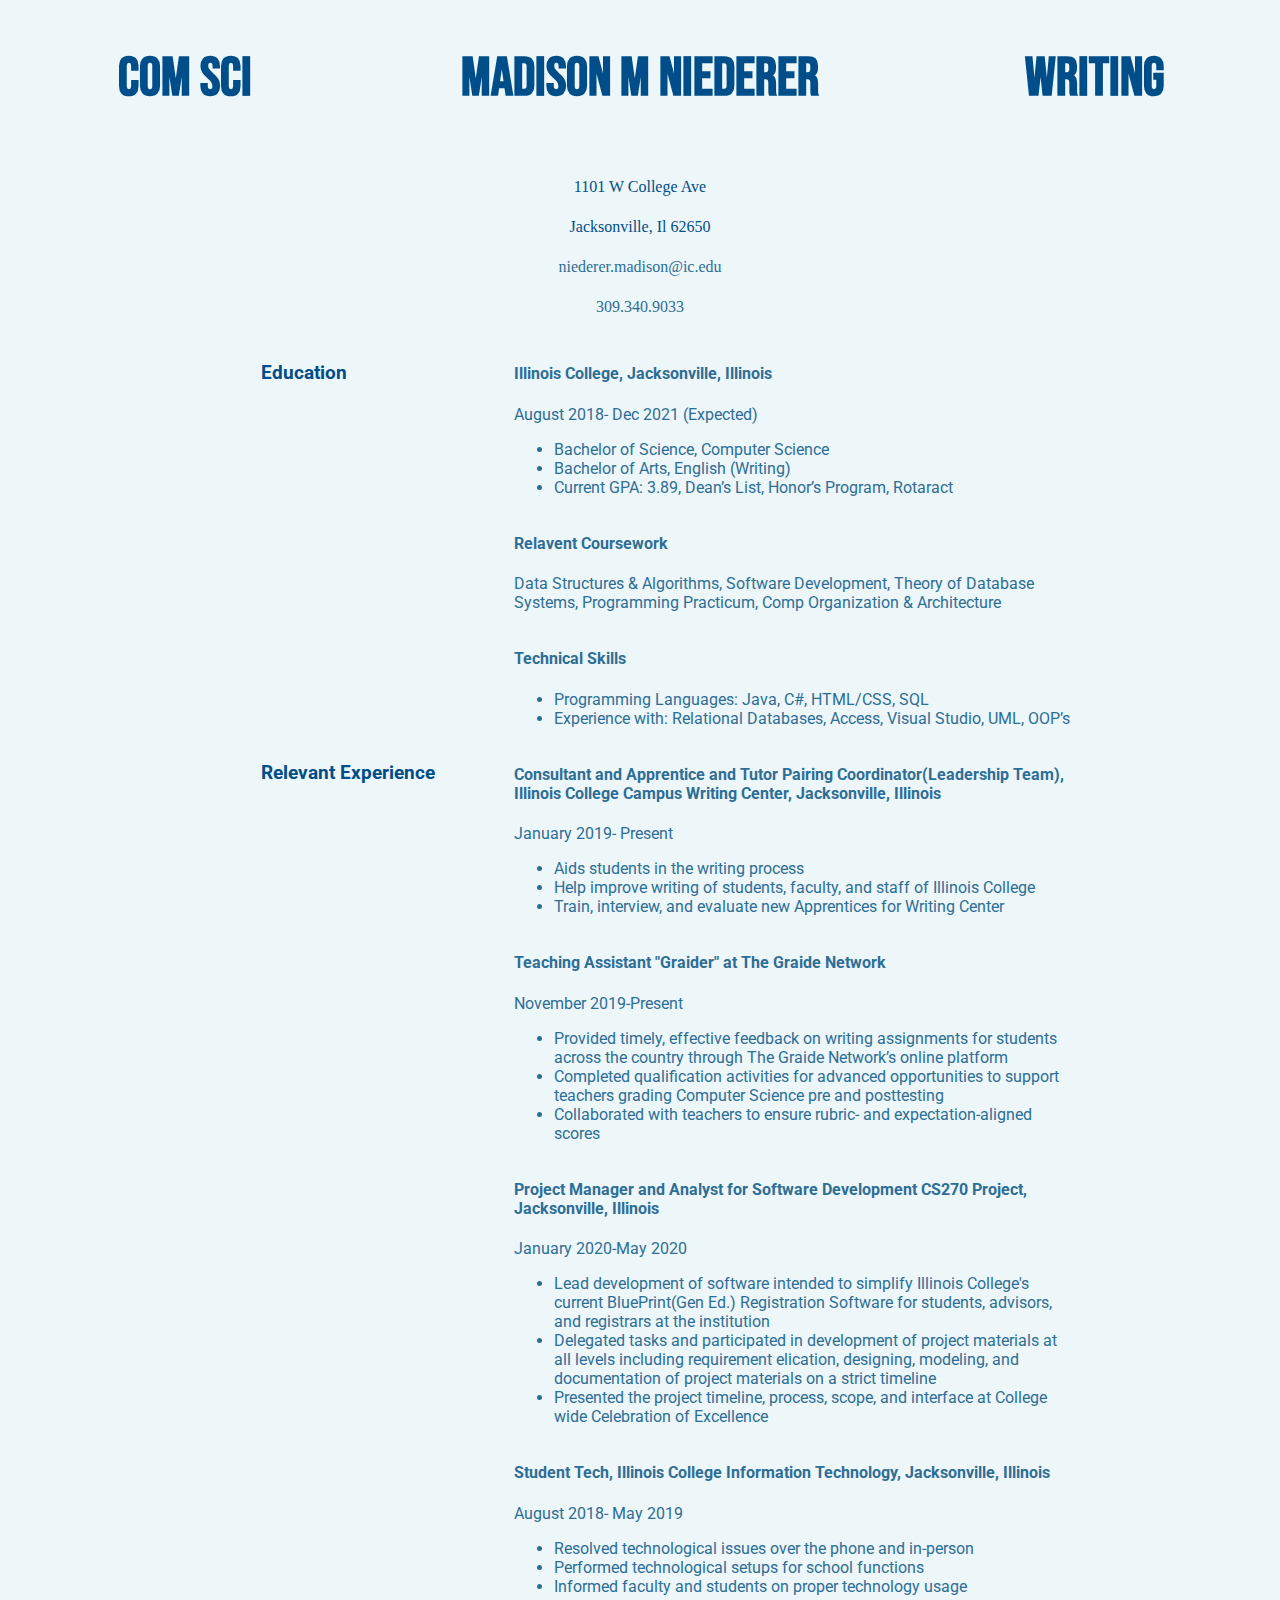
==== index.html @ 6ade99c1 "initial commit" ====
<!DOCTYPE html>
<html>
    <head>
        <link rel="stylesheet" href="indexstyle.css">
        <link href="https://fonts.googleapis.com/css2?family=Bebas+Neue&display=swap" rel="stylesheet">
        <link href="https://fonts.googleapis.com/css2?family=Roboto:wght@300&display=swap" rel="stylesheet">
        <meta name="viewport" content="width=device-width, initial-scale=1.0">
    </head>
    <body>
        <banner>
            <a href="cs.html" class="banner"><h1>COM SCI</h1></a>
            <h1>MADISON M NIEDERER</h1>
            <a href="ENG.html"class="banner"><h1>WRITING</h1></a>
        </banner>
        <mob-banner>
                <a href="cs.html" class="banner"><h1>CS</h1></a>
                <h1>MADISON M NIEDERER</h1>
                <a href="ENG.html"class="banner"><h1>ENG</h1></a>
        </mob-banner>
        <res>
            <p class="contact">1101 W College Ave Jacksonville, Il 62650
            <br><a href = "mailto: abc@example.com">niederer.madison@ic.edu</a>
            <br><a href="tel:3093409033">309.340.9033</a></p>    
        
        <res-bod>
            
            <h3 class="sect-head">Education</h3>
            <sec>
            <h4>Illinois College, Jacksonville, Illinois</h4>
            <p>August 2018- Dec 2021 (Expected)</p>
            <ul>
                <li>Bachelor of Science, Computer Science</li>
                <li>Bachelor of Arts, English (Writing)</li>
                <li>Current GPA: 3.89, Dean’s List, Honor’s Program, Rotaract</li>
            </ul></sec>
            <sec></sec>
            <sec>
            <h4>Relavent Coursework</h4>
            <a href="cs.html#courses"><p>Data Structures & Algorithms, Software Development, Theory of Database Systems, Programming Practicum, 
                Comp Organization & Architecture</p></a>
            </sec>
            <sec></sec>
            <sec>
            <h4>Technical Skills</h4>
            <a href="cs.html#skills"><ul>
                <li>Programming Languages: Java, C#, HTML/CSS, SQL</li>
                <li>Experience with: Relational Databases, Access, Visual Studio, UML, OOP’s</li>
            </ul></a>
            </sec>
            <h3 class="sect-head">Relevant Experience</h3>
            <sec>
            <a href="eng.html#exp"><h4>Consultant and Apprentice and Tutor Pairing Coordinator(Leadership Team), Illinois College Campus Writing Center, Jacksonville, Illinois</h4>
            <p>January 2019- Present</p></a>
            <ul>
                <li>Aids students in the writing process</li>
                <li>Help improve writing of students, faculty, and staff of Illinois College</li>
                <li>Train, interview, and evaluate new Apprentices for Writing Center</li>
            </ul></sec>
            <sec></sec>
            <sec>
                <a href="eng.html#exp"><h4>Teaching Assistant "Graider" at The Graide Network</h4>
                <p>November 2019-Present</p></a>
                <ul>
                    <li>Provided timely, effective feedback on writing assignments for students across the country through The Graide Network’s online platform</li>
                    <li>Completed  qualification activities for advanced opportunities to support teachers grading Computer Science pre and posttesting</li>
                    <li>Collaborated with  teachers to ensure rubric- and expectation-aligned scores</li>
                </ul>
            </sec>
            <sec></sec>
            <sec>
                <a href="cs.html#exp"><h4>Project Manager and Analyst for Software Development CS270 Project, Jacksonville, Illinois </h4>
                <p>January 2020-May 2020</p></a>
                <ul>
                    <li>Lead development of software intended to simplify Illinois College's current BluePrint(Gen Ed.) Registration Software
                            for students, advisors, and registrars at the institution</li>
                    <li>Delegated tasks and participated in development of project materials at all levels including requirement elication, designing,
                            modeling, and documentation of project materials on a strict timeline</li>
                    <li>Presented the project timeline, process, scope, and interface at College wide Celebration of Excellence</li>
                    </ul>
            </sec>
            <sec></sec>
            <sec>
            <a href="cs.html#exp"><h4>Student Tech, Illinois College Information Technology, Jacksonville, Illinois</h4>
            <p>August 2018- May 2019</p></a>
            <ul>
                <li>Resolved technological issues over the phone and in-person </li>
                <li>Performed technological setups for school functions</li>
                <li>Informed faculty and students on proper technology usage</li>
            </ul>
            </sec>
        </res-bod></res>
    </body>
</html>
---- indexstyle.css ----
*{
    background-color:#EDF6F9;
    
}

banner {
    position: relative;
    width: 90%; 
    left: 5%;
    height: 125px;
    display: grid;
    grid-template-columns: 20% 60% 20%;
    justify-items: center;
    align-items: center;
    font-family: 'Bebas Neue', cursive;
    color: #004e89;

}
h1{
    font-size: 55px;
}
mob-banner{
    display:none;
}
res-bod{
    float: right;
    display: grid;
    width: 80%;
    grid-template-columns: 25% 55%;
    justify-items: left;
    font-family: 'Roboto', sans-serif;
    color: #2d6e96;
}
.sect-head{
    color:#004e89;
    font-weight:bold;
}
res{
    position: relative;
    padding: 10px;
}

a{
    text-decoration: none;
    color:#2d6e96;
}
a.banner{  
    color: #004e89;
}

a:hover{
    color: #E29578;
}
a:visited{
    text-decoration: none;
}
p.contact{
    margin-left: auto;
    margin-right: auto;
    width: 200px;
    line-height: 40px;
    color: #004e89;
    text-align: center;
}
.sidebar{
    position: fixed;
    width: 10%;
    height: 400px;
    background-color: #FFDDD2;
}
@media only screen and (max-width: 770px){
    banner{
        display: none;
    }
    mob-banner{
        position: relative;
        width: 100%; 
        height: 55px;
        display: grid;
        grid-template-columns: 15% 70% 15%;
        justify-items: center;
        align-items: center;
        font-family: 'Bebas Neue', cursive;
        color: #004e89;
    }
    h1{
        font-size: 30px;
    }
    res-bod{
        float: none;
        display: inline;
        
    }
    a{
        text-decoration: underline;
    }
    a.banner, a.mob-banner{
        text-decoration: none;
    }
}
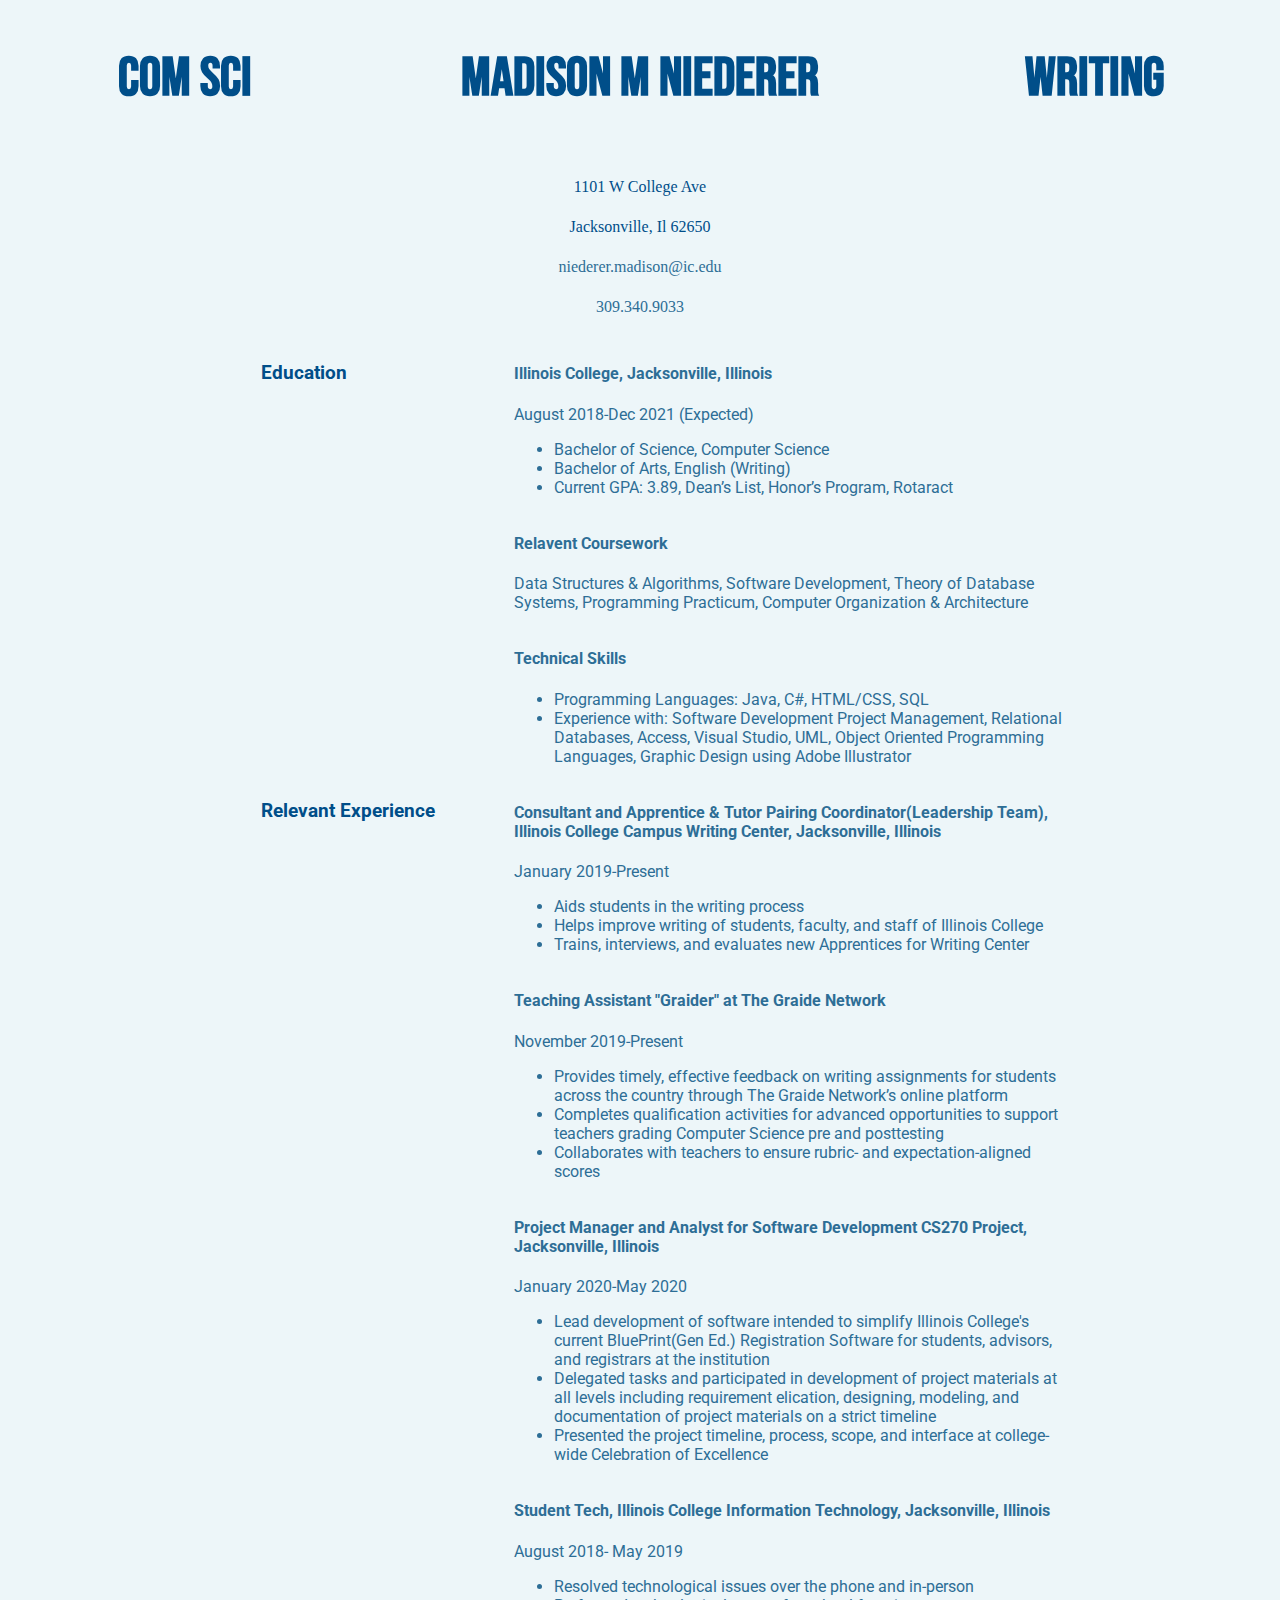
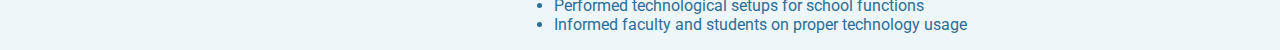
==== commit 89b07544: "proofread" ====
--- a/index.html
+++ b/index.html
@@ -27,7 +27,7 @@
             <h3 class="sect-head">Education</h3>
             <sec>
             <h4>Illinois College, Jacksonville, Illinois</h4>
-            <p>August 2018- Dec 2021 (Expected)</p>
+            <p>August 2018-Dec 2021 (Expected)</p>
             <ul>
                 <li>Bachelor of Science, Computer Science</li>
                 <li>Bachelor of Arts, English (Writing)</li>
@@ -37,33 +37,33 @@
             <sec>
             <h4>Relavent Coursework</h4>
             <a href="cs.html#courses"><p>Data Structures & Algorithms, Software Development, Theory of Database Systems, Programming Practicum, 
-                Comp Organization & Architecture</p></a>
+                Computer Organization & Architecture</p></a>
             </sec>
             <sec></sec>
             <sec>
             <h4>Technical Skills</h4>
             <a href="cs.html#skills"><ul>
                 <li>Programming Languages: Java, C#, HTML/CSS, SQL</li>
-                <li>Experience with: Relational Databases, Access, Visual Studio, UML, OOP’s</li>
+                <li>Experience with:  Software Development Project Management, Relational Databases, Access, Visual Studio, UML, Object Oriented Programming Languages, Graphic Design using Adobe Illustrator</li>
             </ul></a>
             </sec>
             <h3 class="sect-head">Relevant Experience</h3>
             <sec>
-            <a href="eng.html#exp"><h4>Consultant and Apprentice and Tutor Pairing Coordinator(Leadership Team), Illinois College Campus Writing Center, Jacksonville, Illinois</h4>
-            <p>January 2019- Present</p></a>
+            <a href="eng.html#exp"><h4>Consultant and Apprentice & Tutor Pairing Coordinator(Leadership Team), Illinois College Campus Writing Center, Jacksonville, Illinois</h4>
+            <p>January 2019-Present</p></a>
             <ul>
                 <li>Aids students in the writing process</li>
-                <li>Help improve writing of students, faculty, and staff of Illinois College</li>
-                <li>Train, interview, and evaluate new Apprentices for Writing Center</li>
+                <li>Helps improve writing of students, faculty, and staff of Illinois College</li>
+                <li>Trains, interviews, and evaluates new Apprentices for Writing Center</li>
             </ul></sec>
             <sec></sec>
             <sec>
                 <a href="eng.html#exp"><h4>Teaching Assistant "Graider" at The Graide Network</h4>
                 <p>November 2019-Present</p></a>
                 <ul>
-                    <li>Provided timely, effective feedback on writing assignments for students across the country through The Graide Network’s online platform</li>
-                    <li>Completed  qualification activities for advanced opportunities to support teachers grading Computer Science pre and posttesting</li>
-                    <li>Collaborated with  teachers to ensure rubric- and expectation-aligned scores</li>
+                    <li>Provides timely, effective feedback on writing assignments for students across the country through The Graide Network’s online platform</li>
+                    <li>Completes qualification activities for advanced opportunities to support teachers grading Computer Science pre and posttesting</li>
+                    <li>Collaborates with  teachers to ensure rubric- and expectation-aligned scores</li>
                 </ul>
             </sec>
             <sec></sec>
@@ -75,7 +75,7 @@
                             for students, advisors, and registrars at the institution</li>
                     <li>Delegated tasks and participated in development of project materials at all levels including requirement elication, designing,
                             modeling, and documentation of project materials on a strict timeline</li>
-                    <li>Presented the project timeline, process, scope, and interface at College wide Celebration of Excellence</li>
+                    <li>Presented the project timeline, process, scope, and interface at college-wide Celebration of Excellence</li>
                     </ul>
             </sec>
             <sec></sec>
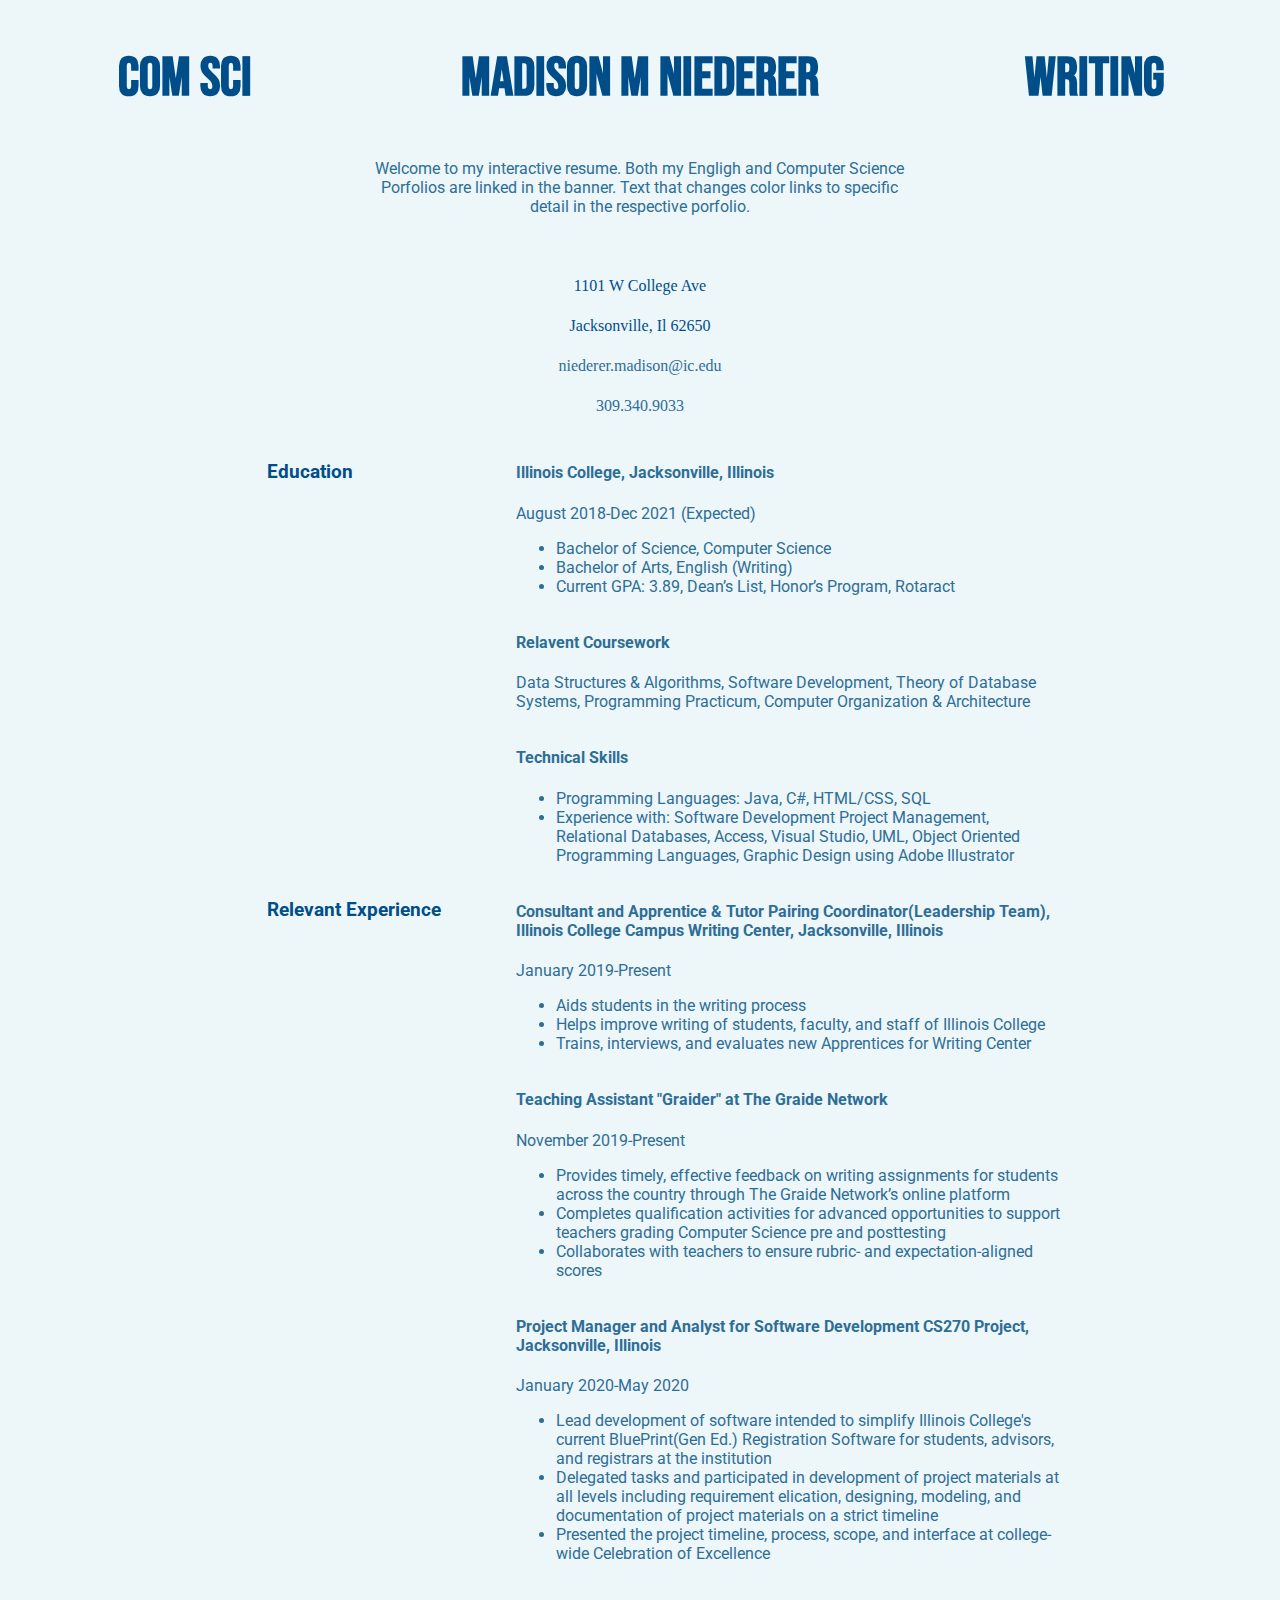
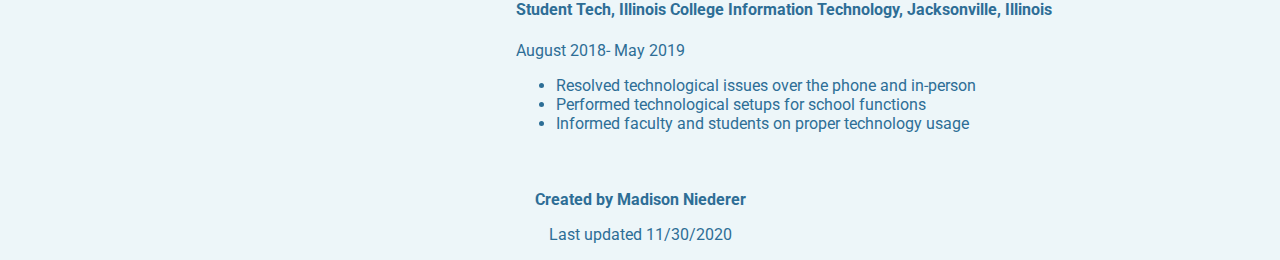
==== commit 6ba30d5e: "final deploy" ====
--- a/index.html
+++ b/index.html
@@ -7,57 +7,60 @@
         <meta name="viewport" content="width=device-width, initial-scale=1.0">
     </head>
     <body>
-        <banner>
+        <div id="banner">
             <a href="cs.html" class="banner"><h1>COM SCI</h1></a>
             <h1>MADISON M NIEDERER</h1>
             <a href="ENG.html"class="banner"><h1>WRITING</h1></a>
-        </banner>
-        <mob-banner>
+        </div>
+        <div id="mob-banner">
                 <a href="cs.html" class="banner"><h1>CS</h1></a>
                 <h1>MADISON M NIEDERER</h1>
                 <a href="ENG.html"class="banner"><h1>ENG</h1></a>
-        </mob-banner>
-        <res>
+        </div>
+        <div id="res">
+            <p class ="inst">Welcome to my interactive resume. Both my Engligh and Computer Science Porfolios are linked in the banner.
+            Text that changes color links to specific detail in the respective porfolio.</p>
+            <br>
             <p class="contact">1101 W College Ave Jacksonville, Il 62650
             <br><a href = "mailto: abc@example.com">niederer.madison@ic.edu</a>
-            <br><a href="tel:3093409033">309.340.9033</a></p>    
+            <br><a href="tel:3093409033">309.340.9033</a></p> 
+               
         
-        <res-bod>
-            
+        <div id="res-bod">
             <h3 class="sect-head">Education</h3>
-            <sec>
+            <span class= "sec">
             <h4>Illinois College, Jacksonville, Illinois</h4>
             <p>August 2018-Dec 2021 (Expected)</p>
             <ul>
                 <li>Bachelor of Science, Computer Science</li>
                 <li>Bachelor of Arts, English (Writing)</li>
                 <li>Current GPA: 3.89, Dean’s List, Honor’s Program, Rotaract</li>
-            </ul></sec>
-            <sec></sec>
-            <sec>
+            </ul></span>
+            <span class= "sec"></span>
+             <span class= "sec">
             <h4>Relavent Coursework</h4>
             <a href="cs.html#courses"><p>Data Structures & Algorithms, Software Development, Theory of Database Systems, Programming Practicum, 
                 Computer Organization & Architecture</p></a>
-            </sec>
-            <sec></sec>
-            <sec>
+            </span>
+            <span class= "sec"></span>
+            <span class= "sec">
             <h4>Technical Skills</h4>
             <a href="cs.html#skills"><ul>
                 <li>Programming Languages: Java, C#, HTML/CSS, SQL</li>
                 <li>Experience with:  Software Development Project Management, Relational Databases, Access, Visual Studio, UML, Object Oriented Programming Languages, Graphic Design using Adobe Illustrator</li>
             </ul></a>
-            </sec>
+        </span>
             <h3 class="sect-head">Relevant Experience</h3>
-            <sec>
+            <span class= "sec">
             <a href="eng.html#exp"><h4>Consultant and Apprentice & Tutor Pairing Coordinator(Leadership Team), Illinois College Campus Writing Center, Jacksonville, Illinois</h4>
             <p>January 2019-Present</p></a>
             <ul>
                 <li>Aids students in the writing process</li>
                 <li>Helps improve writing of students, faculty, and staff of Illinois College</li>
                 <li>Trains, interviews, and evaluates new Apprentices for Writing Center</li>
-            </ul></sec>
-            <sec></sec>
-            <sec>
+            </ul></span>
+            <span class= "sec"></span>
+                <span class= "sec">
                 <a href="eng.html#exp"><h4>Teaching Assistant "Graider" at The Graide Network</h4>
                 <p>November 2019-Present</p></a>
                 <ul>
@@ -65,9 +68,9 @@
                     <li>Completes qualification activities for advanced opportunities to support teachers grading Computer Science pre and posttesting</li>
                     <li>Collaborates with  teachers to ensure rubric- and expectation-aligned scores</li>
                 </ul>
-            </sec>
-            <sec></sec>
-            <sec>
+            </span>
+            <span class= "sec"></span>
+                <span class= "sec">
                 <a href="cs.html#exp"><h4>Project Manager and Analyst for Software Development CS270 Project, Jacksonville, Illinois </h4>
                 <p>January 2020-May 2020</p></a>
                 <ul>
@@ -77,9 +80,9 @@
                             modeling, and documentation of project materials on a strict timeline</li>
                     <li>Presented the project timeline, process, scope, and interface at college-wide Celebration of Excellence</li>
                     </ul>
-            </sec>
-            <sec></sec>
-            <sec>
+                </span>
+            <span class= "sec"></span>
+                <span class= "sec">
             <a href="cs.html#exp"><h4>Student Tech, Illinois College Information Technology, Jacksonville, Illinois</h4>
             <p>August 2018- May 2019</p></a>
             <ul>
@@ -87,7 +90,11 @@
                 <li>Performed technological setups for school functions</li>
                 <li>Informed faculty and students on proper technology usage</li>
             </ul>
-            </sec>
-        </res-bod></res>
-    </body>
+        </span>
+        </div id="res-bod"></div id="res">
+        </body>
+        <footer>
+            <p><b>Created by Madison Niederer</b></p>
+            <p>Last updated 11/30/2020</p>
+        </footer>
 </html>--- a/indexstyle.css
+++ b/indexstyle.css
@@ -2,8 +2,11 @@
     background-color:#EDF6F9;
     
 }
+body{
+    position:static;
+}
 
-banner {
+#banner {
     position: relative;
     width: 90%; 
     left: 5%;
@@ -19,10 +22,13 @@
 h1{
     font-size: 55px;
 }
-mob-banner{
+#mob-banner{
     display:none;
 }
-res-bod{
+body{
+    position:static;
+}
+#res-bod{
     float: right;
     display: grid;
     width: 80%;
@@ -35,8 +41,16 @@
     color:#004e89;
     font-weight:bold;
 }
-res{
-    position: relative;
+.inst{
+    width: 45%;
+    text-align: center;
+    margin-left: auto;
+    margin-right: auto;
+    font-family: 'Roboto', sans-serif;
+    color: #2d6e96;
+}
+#res{
+    position: static;
     padding: 10px;
 }
 
@@ -62,17 +76,20 @@
     color: #004e89;
     text-align: center;
 }
-.sidebar{
-    position: fixed;
-    width: 10%;
-    height: 400px;
-    background-color: #FFDDD2;
+footer{
+    clear:both;
+    text-align: center;
+    padding-top: 25px;
+    font-family: 'Roboto', sans-serif;
+    color: #2d6e96;
+    justify-self: center;
 }
+
 @media only screen and (max-width: 770px){
-    banner{
+    #banner{
         display: none;
     }
-    mob-banner{
+    #mob-banner{
         position: relative;
         width: 100%; 
         height: 55px;
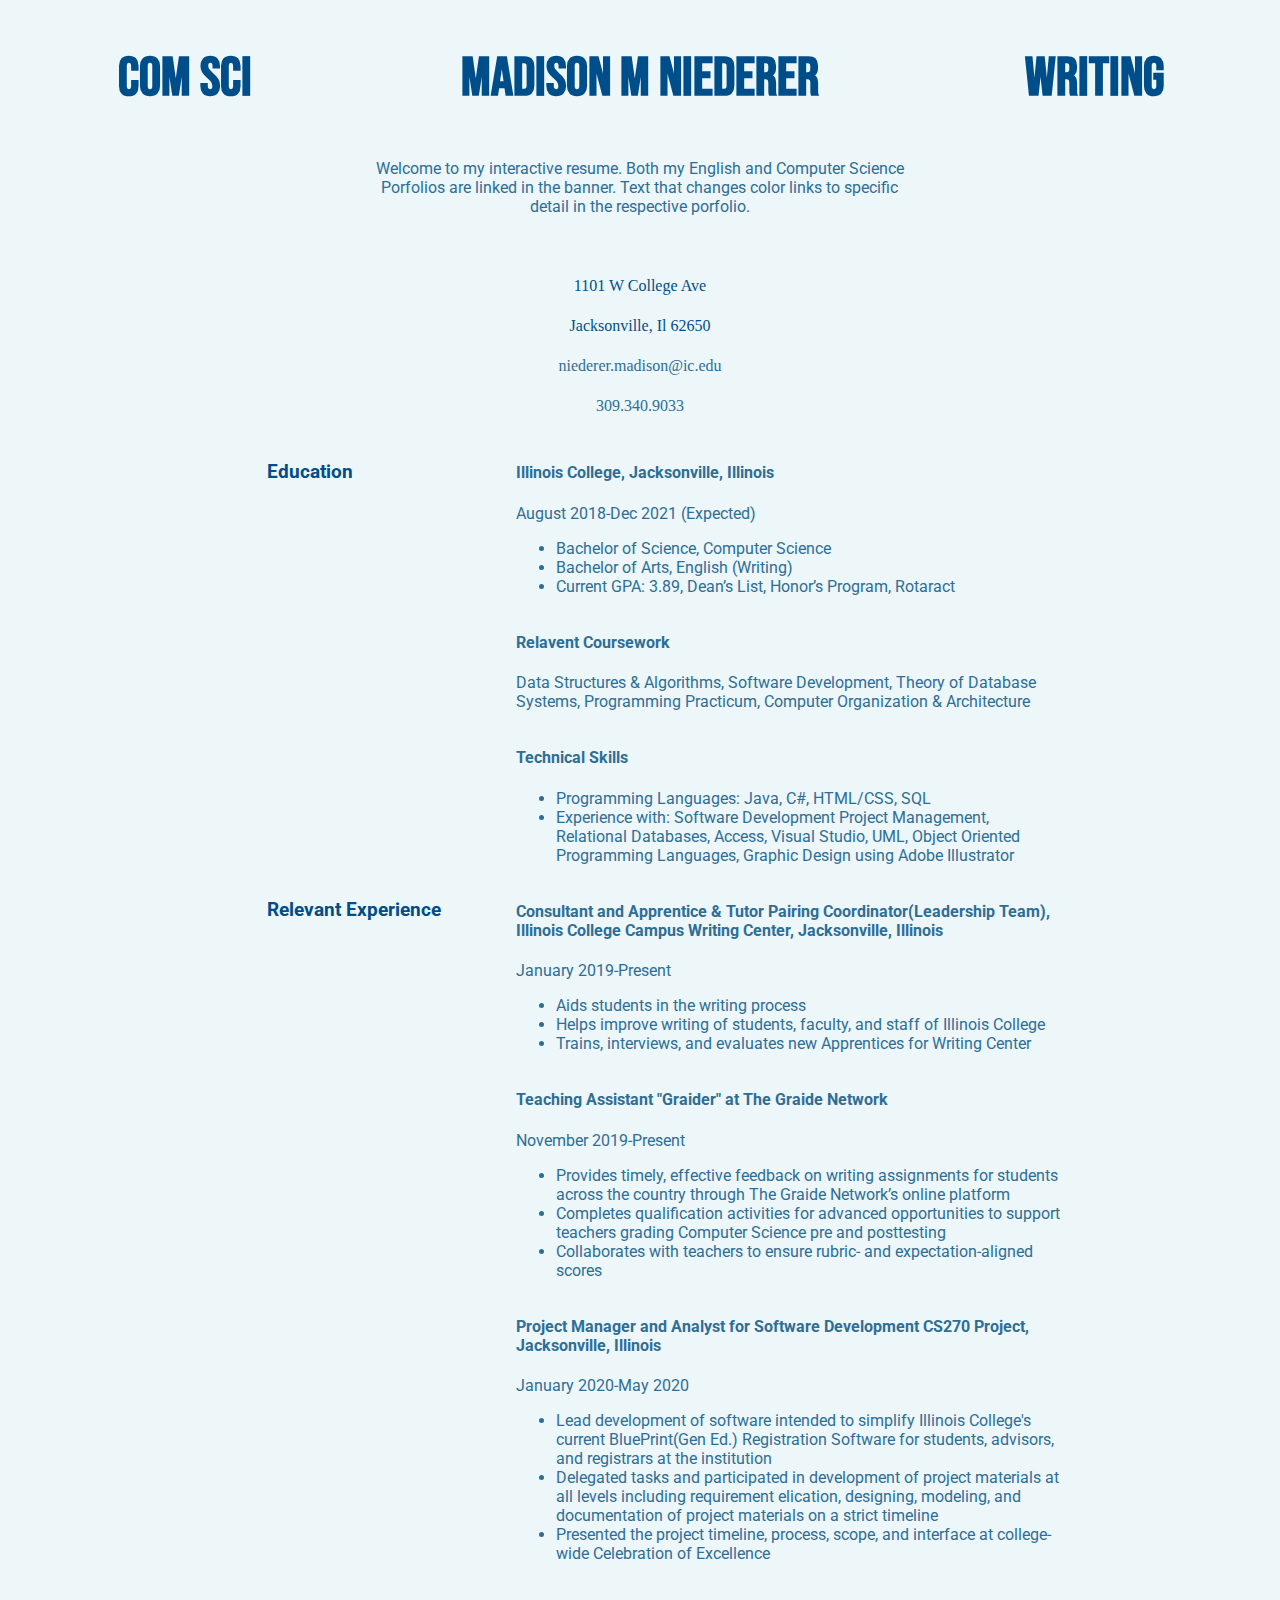
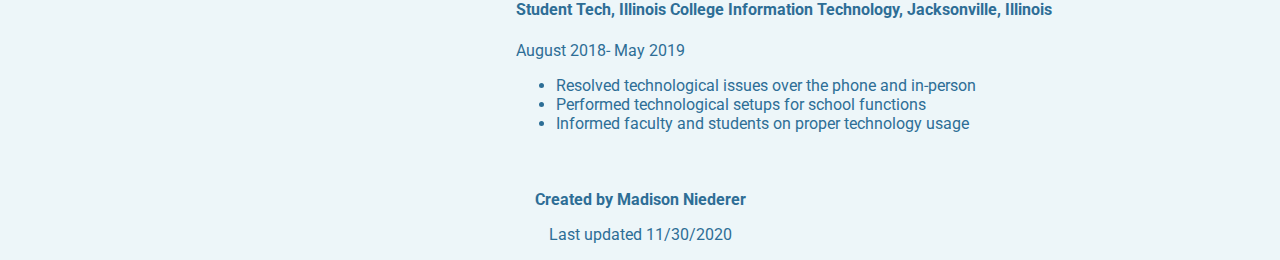
==== commit 14906642: "fixed typo" ====
--- a/index.html
+++ b/index.html
@@ -18,7 +18,7 @@
                 <a href="ENG.html"class="banner"><h1>ENG</h1></a>
         </div>
         <div id="res">
-            <p class ="inst">Welcome to my interactive resume. Both my Engligh and Computer Science Porfolios are linked in the banner.
+            <p class ="inst">Welcome to my interactive resume. Both my English and Computer Science Porfolios are linked in the banner.
             Text that changes color links to specific detail in the respective porfolio.</p>
             <br>
             <p class="contact">1101 W College Ave Jacksonville, Il 62650
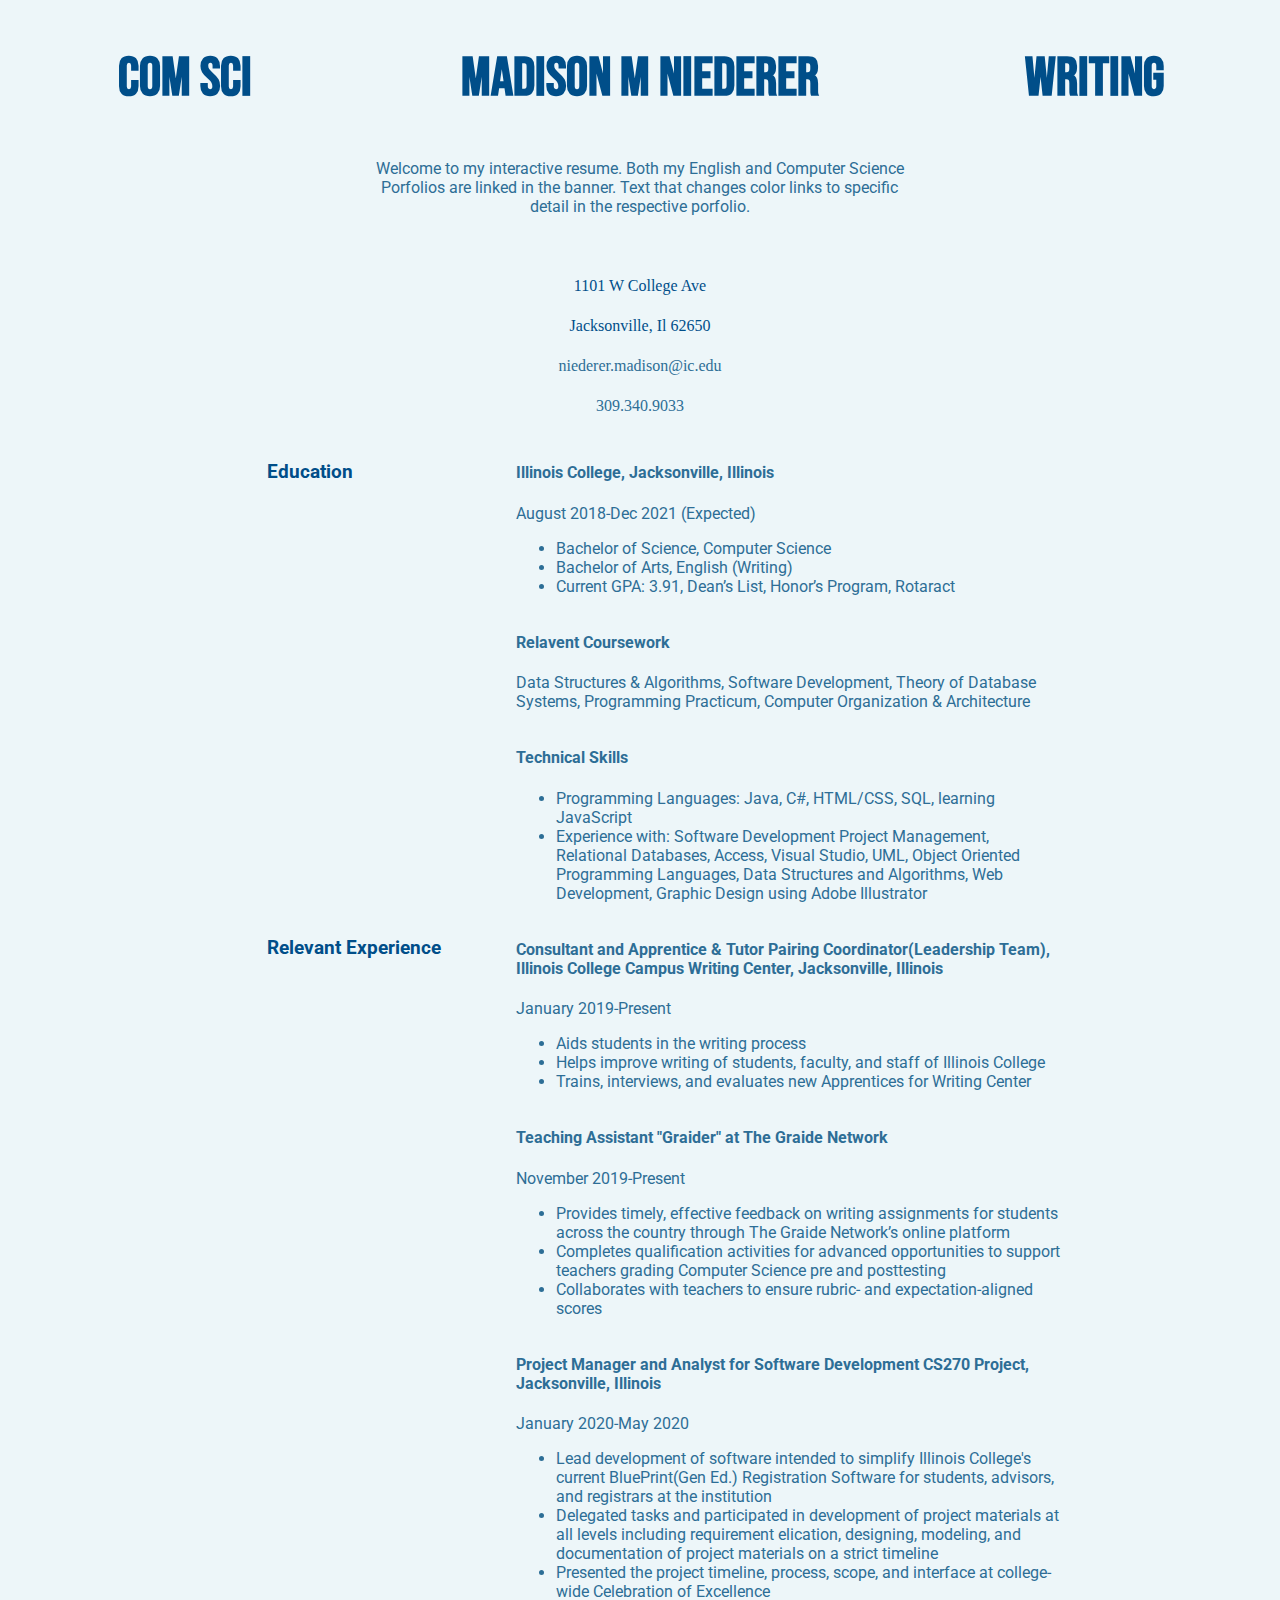
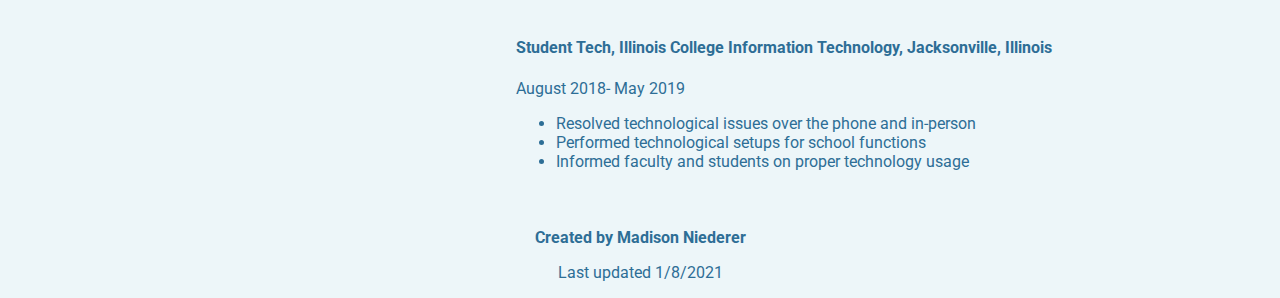
==== commit a90394ba: "info updated" ====
--- a/index.html
+++ b/index.html
@@ -34,7 +34,7 @@
             <ul>
                 <li>Bachelor of Science, Computer Science</li>
                 <li>Bachelor of Arts, English (Writing)</li>
-                <li>Current GPA: 3.89, Dean’s List, Honor’s Program, Rotaract</li>
+                <li>Current GPA: 3.91, Dean’s List, Honor’s Program, Rotaract</li>
             </ul></span>
             <span class= "sec"></span>
              <span class= "sec">
@@ -46,8 +46,8 @@
             <span class= "sec">
             <h4>Technical Skills</h4>
             <a href="cs.html#skills"><ul>
-                <li>Programming Languages: Java, C#, HTML/CSS, SQL</li>
-                <li>Experience with:  Software Development Project Management, Relational Databases, Access, Visual Studio, UML, Object Oriented Programming Languages, Graphic Design using Adobe Illustrator</li>
+                <li>Programming Languages: Java, C#, HTML/CSS, SQL, learning JavaScript</li>
+                <li>Experience with:  Software Development Project Management, Relational Databases, Access, Visual Studio, UML, Object Oriented Programming Languages, Data Structures and Algorithms, Web Development, Graphic Design using Adobe Illustrator</li>
             </ul></a>
         </span>
             <h3 class="sect-head">Relevant Experience</h3>
@@ -95,6 +95,6 @@
         </body>
         <footer>
             <p><b>Created by Madison Niederer</b></p>
-            <p>Last updated 11/30/2020</p>
+            <p>Last updated 1/8/2021</p>
         </footer>
 </html>--- a/indexstyle.css
+++ b/indexstyle.css
@@ -86,6 +86,7 @@
 }
 
 @media only screen and (max-width: 770px){
+   
     #banner{
         display: none;
     }
@@ -100,12 +101,18 @@
         font-family: 'Bebas Neue', cursive;
         color: #004e89;
     }
+    .inst{
+        display: none;
+    }
     h1{
         font-size: 30px;
     }
-    res-bod{
+    #res-bod{
+        padding: 10%;
         float: none;
         display: inline;
+        grid-template-columns: 25% 55%;
+        grid-column-gap: 10%;
         
     }
     a{
